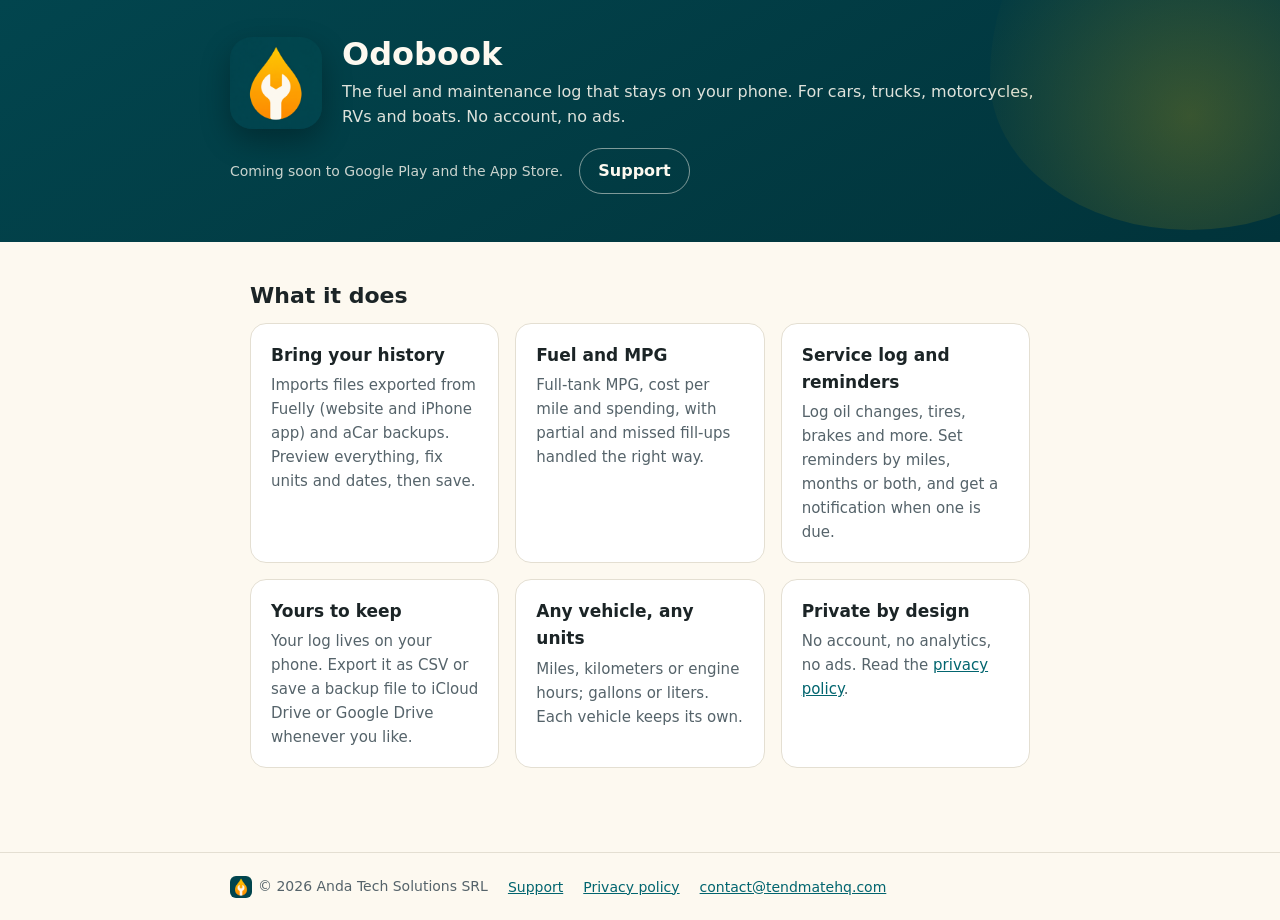
==== index.html @ 25920e2c "Odobook site: landing page, support and privacy policy Co-Authored-By: Claude Opus 5.5 <noreply@anth" ====
<!doctype html>
<html lang="en">
<head>
  <meta charset="utf-8">
  <meta name="viewport" content="width=device-width, initial-scale=1">
  <title>Odobook: car maintenance and gas mileage log</title>
  <meta name="description" content="Odobook logs fill-ups, MPG and service for cars, trucks, motorcycles, RVs and boats. It imports your Fuelly and aCar history, and it keeps everything on your phone. No account, no ads.">
  <link rel="icon" href="assets/favicon.png">
  <link rel="stylesheet" href="assets/style.css">
</head>
<body>
  <header class="hero">
    <div class="wrap">
      <div class="title">
        <img src="assets/icon-256.png" alt="Odobook icon">
        <div>
          <h1>Odobook</h1>
          <p>The fuel and maintenance log that stays on your phone. For cars, trucks, motorcycles, RVs and boats. No account, no ads.</p>
        </div>
      </div>
      <div class="actions">
        <span class="soon">Coming soon to Google Play and the App Store.</span>
        <a class="btn ghost" href="support/">Support</a>
      </div>
    </div>
  </header>
  <main>
    <div class="wrap">
      <h2 class="plain">What it does</h2>
      <div class="features">
        <div class="feature">
          <h3>Bring your history</h3>
          <p>Imports files exported from Fuelly (website and iPhone app) and aCar backups. Preview everything, fix units and dates, then save.</p>
        </div>
        <div class="feature">
          <h3>Fuel and MPG</h3>
          <p>Full-tank MPG, cost per mile and spending, with partial and missed fill-ups handled the right way.</p>
        </div>
        <div class="feature">
          <h3>Service log and reminders</h3>
          <p>Log oil changes, tires, brakes and more. Set reminders by miles, months or both, and get a notification when one is due.</p>
        </div>
        <div class="feature">
          <h3>Yours to keep</h3>
          <p>Your log lives on your phone. Export it as CSV or save a backup file to iCloud Drive or Google Drive whenever you like.</p>
        </div>
        <div class="feature">
          <h3>Any vehicle, any units</h3>
          <p>Miles, kilometers or engine hours; gallons or liters. Each vehicle keeps its own.</p>
        </div>
        <div class="feature">
          <h3>Private by design</h3>
          <p>No account, no analytics, no ads. Read the <a href="privacy/">privacy policy</a>.</p>
        </div>
      </div>
    </div>
  </main>
  <footer>
    <div class="wrap">
      <span><img src="assets/favicon.png" alt="">© 2026 Anda Tech Solutions SRL</span>
      <a href="support/">Support</a>
      <a href="privacy/">Privacy policy</a>
      <a href="mailto:contact@tendmatehq.com">contact@tendmatehq.com</a>
    </div>
  </footer>
</body>
</html>
---- assets/style.css ----
/* Odobook site. Colors from brand/BRAND.md: petrol teal, amber, cream. */
:root {
  --teal: #02454E;
  --teal-deep: #01333A;
  --amber: #FEC201;
  --amber-deep: #FEA101;
  --accent: #02454E;
  --accent-text: #FFFFFF;
  --accent-soft: #E6F0F0;
  --link: #02656F;
  --text: #1B2426;
  --muted: #55636A;
  --border: #E4DFD2;
  --panel: #FFFFFF;
  --bg: #FDF9F0;
  color-scheme: light dark;
}
@media (prefers-color-scheme: dark) {
  :root {
    --accent: #FEC201;
    --accent-text: #0B1E21;
    --accent-soft: #15353A;
    --link: #FFD65C;
    --text: #E9EEEE;
    --muted: #A3B3B5;
    --border: #22403F;
    --panel: #102A2E;
    --bg: #0B1E21;
  }
}
* { box-sizing: border-box; }
body { margin: 0; background: var(--bg); color: var(--text); font: 16px/1.6 system-ui, -apple-system, "Segoe UI", Roboto, sans-serif; }
a { color: var(--link); }
.wrap { max-width: 820px; margin: 0 auto; padding: 0 20px; }
.num, .tabular { font-variant-numeric: tabular-nums; }

/* Hero */
header.hero { background: linear-gradient(150deg, var(--teal), var(--teal-deep)); color: #FDF9F0; padding: 36px 20px 48px; position: relative; overflow: hidden; }
header.hero::after { content: ""; position: absolute; right: -110px; top: -150px; width: 400px; height: 380px; border-radius: 50% 50% 50% 50% / 60% 60% 40% 40%; background: radial-gradient(circle at 50% 70%, rgba(254,194,1,.22), rgba(254,161,1,0) 70%); }
header.hero .wrap { position: relative; padding: 0; }
.brand { display: inline-flex; align-items: center; gap: 8px; font-weight: 600; font-size: 14px; letter-spacing: .03em; text-transform: uppercase; margin-bottom: 18px; }
.brand img { width: 22px; height: 22px; border-radius: 6px; }
.brand a { color: #FDF9F0; text-decoration: none; }
header.hero .title { display: flex; align-items: center; gap: 20px; }
header.hero .title img { width: 92px; height: 92px; border-radius: 22px; box-shadow: 0 12px 30px rgba(0,0,0,.3); flex: none; }
header.hero h1 { margin: 0; font-size: 32px; line-height: 1.15; }
header.hero p { margin: 6px 0 0; color: rgba(253,249,240,.88); }
header.hero a { color: var(--amber); }
.kicker { font-size: 14px; font-weight: 600; text-transform: uppercase; letter-spacing: .04em; color: var(--amber); }

/* At a glance */
.glance { display: grid; gap: 14px; grid-template-columns: repeat(auto-fit, minmax(220px, 1fr)); margin: -26px 0 32px; position: relative; }
.glance .tile { background: var(--panel); border: 1px solid var(--border); border-radius: 16px; padding: 18px; box-shadow: 0 8px 24px rgba(2,69,78,.08); }
.glance .tile svg { width: 28px; height: 28px; display: block; margin-bottom: 10px; color: var(--amber-deep); }
.glance .tile strong { display: block; font-size: 15px; margin-bottom: 2px; }
.glance .tile span { color: var(--muted); font-size: 14px; }

/* Sections */
main { padding: 0 0 56px; }
.section { display: grid; grid-template-columns: 44px 1fr; gap: 16px; padding: 22px 0; border-top: 1px solid var(--border); }
.section:first-of-type { border-top: 0; }
.section .n { width: 36px; height: 36px; border-radius: 12px; background: var(--teal); color: var(--amber); font-weight: 700; display: flex; align-items: center; justify-content: center; font-size: 15px; margin-top: 2px; }
@media (prefers-color-scheme: dark) { .section .n { background: var(--amber); color: var(--teal-deep); } }
.section h2 { font-size: 20px; margin: 4px 0 8px; }
.section h3 { font-size: 16px; margin: 16px 0 4px; }
.section p, .section ol, .section ul { margin: 0 0 10px; }
.section ol, .section ul { padding-left: 22px; }
.section li { margin-bottom: 4px; }
.section > div > :last-child { margin-bottom: 0; }
.summary { border-left: 4px solid var(--amber-deep); background: var(--accent-soft); padding: 14px 18px; border-radius: 0 12px 12px 0; margin: 0 0 8px; }
em { font-style: normal; font-weight: 600; }

table { border-collapse: collapse; width: 100%; font-size: 15px; margin-top: 6px; }
th, td { text-align: left; padding: 10px 10px 10px 0; border-bottom: 1px solid var(--border); vertical-align: top; }
th { color: var(--muted); font-weight: 600; font-size: 13px; text-transform: uppercase; letter-spacing: .03em; }

/* Landing */
.features { display: grid; gap: 16px; grid-template-columns: repeat(auto-fit, minmax(240px, 1fr)); margin: 8px 0 28px; }
.feature { border: 1px solid var(--border); background: var(--panel); border-radius: 16px; padding: 18px 20px; }
.feature h3 { margin: 0 0 4px; font-size: 17px; }
.feature p { margin: 0; color: var(--muted); font-size: 15px; }
h2.plain { font-size: 22px; margin: 36px 0 10px; }
.actions { display: flex; flex-wrap: wrap; align-items: center; gap: 10px 16px; margin: 18px 0 0; }
.btn { display: inline-block; background: var(--amber); color: var(--teal-deep); text-decoration: none; font-weight: 700; padding: 9px 18px; border-radius: 999px; }
.btn:hover { filter: brightness(1.06); }
.btn.ghost { background: transparent; color: #FDF9F0; border: 1px solid rgba(253,249,240,.5); font-weight: 600; }
.soon { font-size: 14px; color: rgba(253,249,240,.8); }

footer { border-top: 1px solid var(--border); padding: 22px 20px; color: var(--muted); font-size: 14px; }
footer .wrap { display: flex; flex-wrap: wrap; align-items: center; gap: 8px 20px; padding: 0; }
footer img { width: 22px; height: 22px; border-radius: 6px; vertical-align: middle; margin-right: 6px; }

@media (max-width: 520px) {
  header.hero .title { align-items: flex-start; }
  header.hero .title img { width: 64px; height: 64px; border-radius: 16px; }
  header.hero h1 { font-size: 26px; }
  .section { grid-template-columns: 1fr; gap: 6px; }
}
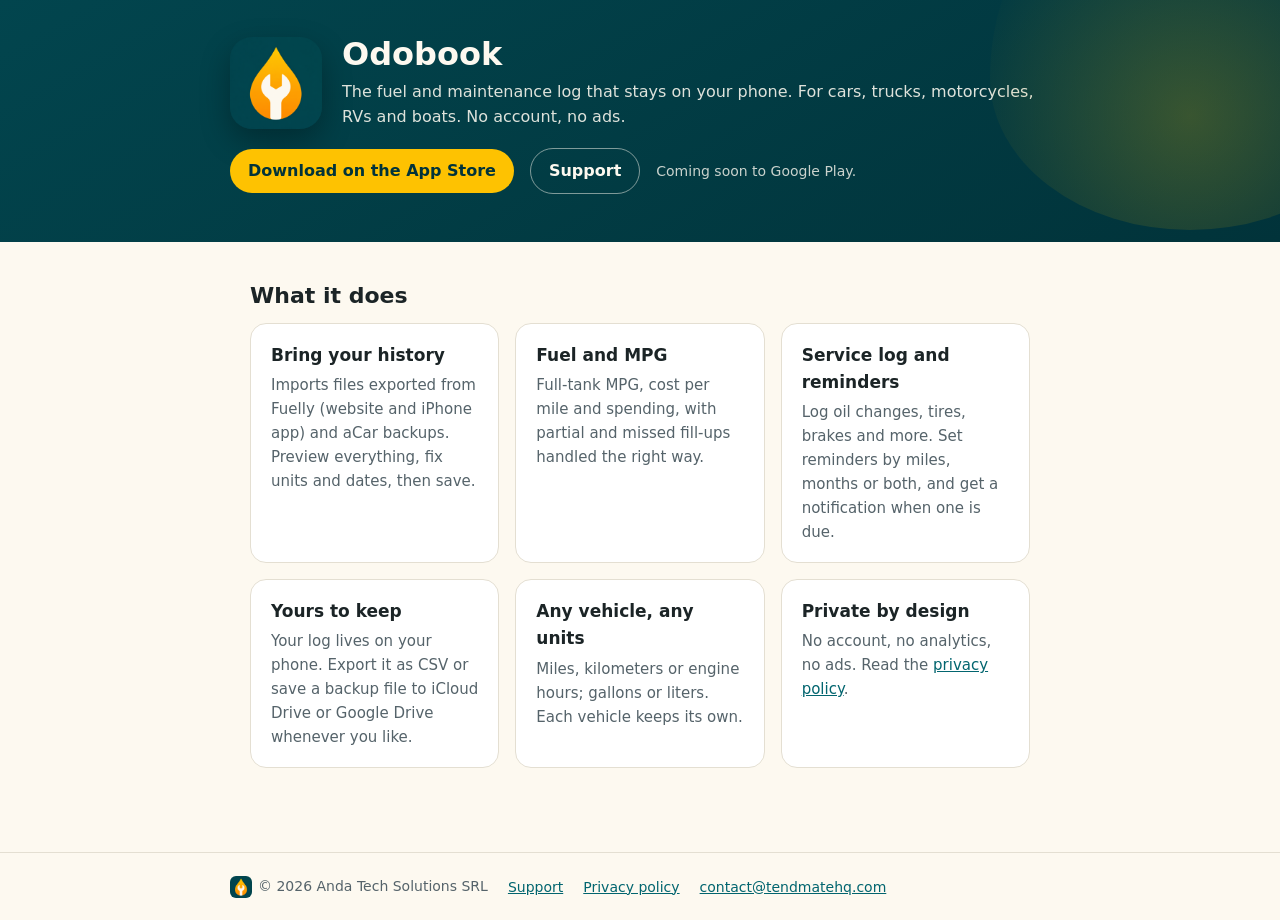
==== commit c43a0e9a: "Landing: link to Odobook on the App Store Replace the coming-soon note with a Download on the App St" ====
--- a/index.html
+++ b/index.html
@@ -5,6 +5,7 @@
   <meta name="viewport" content="width=device-width, initial-scale=1">
   <title>Odobook: car maintenance and gas mileage log</title>
   <meta name="description" content="Odobook logs fill-ups, MPG and service for cars, trucks, motorcycles, RVs and boats. It imports your Fuelly and aCar history, and it keeps everything on your phone. No account, no ads.">
+  <meta name="apple-itunes-app" content="app-id=6832026873">
   <link rel="icon" href="assets/favicon.png">
   <link rel="stylesheet" href="assets/style.css">
 </head>
@@ -19,8 +20,9 @@
         </div>
       </div>
       <div class="actions">
-        <span class="soon">Coming soon to Google Play and the App Store.</span>
+        <a class="btn" href="https://apps.apple.com/us/app/odobook-car-maintenance-log/id6832026873">Download on the App Store</a>
         <a class="btn ghost" href="support/">Support</a>
+        <span class="soon">Coming soon to Google Play.</span>
       </div>
     </div>
   </header>
--- a/assets/style.css
+++ b/assets/style.css
@@ -84,6 +84,7 @@
 .btn { display: inline-block; background: var(--amber); color: var(--teal-deep); text-decoration: none; font-weight: 700; padding: 9px 18px; border-radius: 999px; }
 .btn:hover { filter: brightness(1.06); }
 .btn.ghost { background: transparent; color: #FDF9F0; border: 1px solid rgba(253,249,240,.5); font-weight: 600; }
+header.hero a.btn:not(.ghost) { color: var(--teal-deep); }
 .soon { font-size: 14px; color: rgba(253,249,240,.8); }
 
 footer { border-top: 1px solid var(--border); padding: 22px 20px; color: var(--muted); font-size: 14px; }
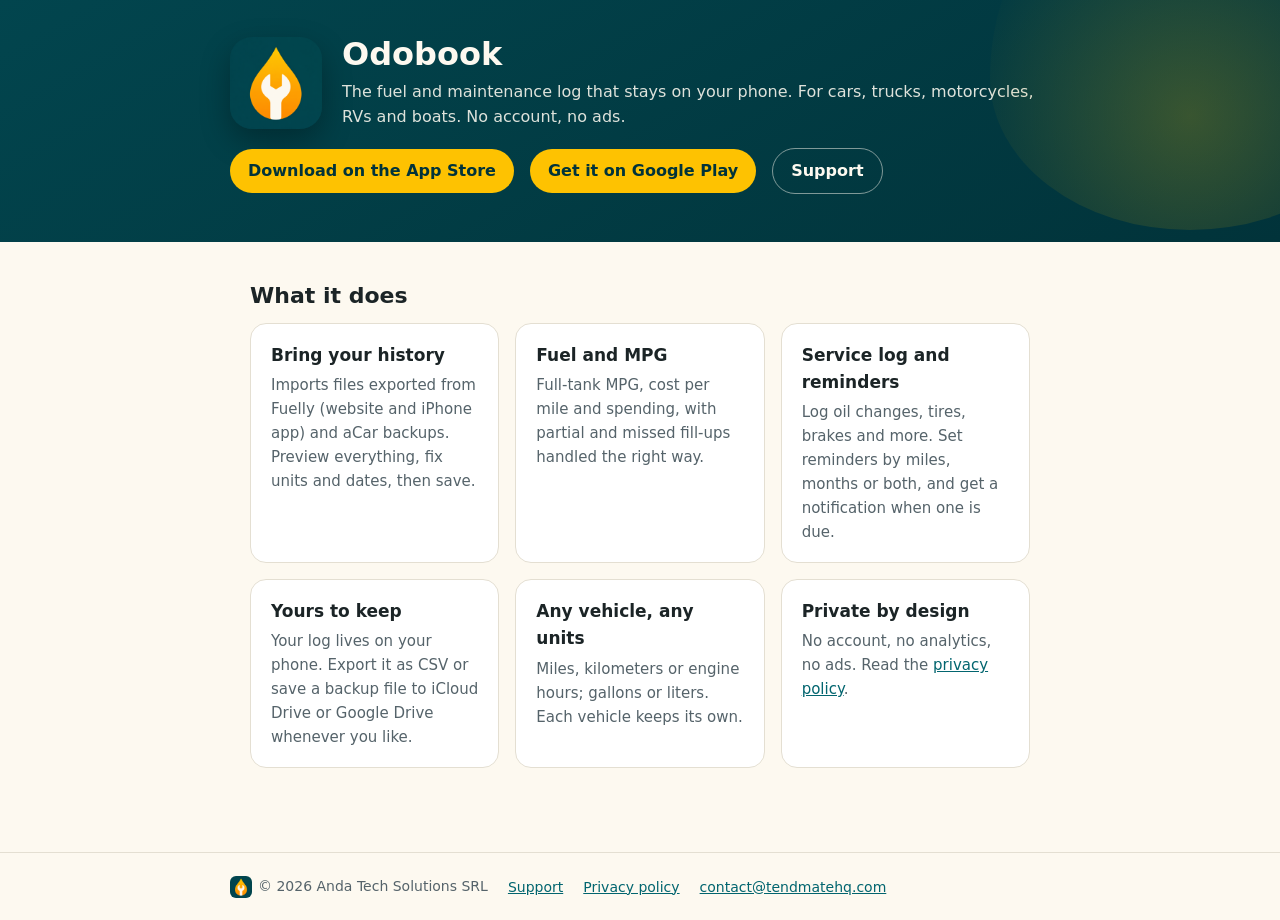
==== commit 4b2d2f24: "Landing: link to Odobook on Google Play Co-Authored-By: Claude Opus 5.5 <noreply@anthropic.com>" ====
--- a/index.html
+++ b/index.html
@@ -3,8 +3,10 @@
 <head>
   <meta charset="utf-8">
   <meta name="viewport" content="width=device-width, initial-scale=1">
+  <link rel="canonical" href="https://pandasproperty.github.io/odobook/">
   <title>Odobook: car maintenance and gas mileage log</title>
   <meta name="description" content="Odobook logs fill-ups, MPG and service for cars, trucks, motorcycles, RVs and boats. It imports your Fuelly and aCar history, and it keeps everything on your phone. No account, no ads.">
+  <meta name="google-site-verification" content="aFXlm8KUpl_P0G-AwoPVheGE4weJtH8TA0LmTYcMovQ">
   <meta name="apple-itunes-app" content="app-id=6832026873">
   <link rel="icon" href="assets/favicon.png">
   <link rel="stylesheet" href="assets/style.css">
@@ -21,8 +23,8 @@
       </div>
       <div class="actions">
         <a class="btn" href="https://apps.apple.com/us/app/odobook-car-maintenance-log/id6832026873">Download on the App Store</a>
+        <a class="btn" href="https://play.google.com/store/apps/details?id=com.andatechsolutions.odobook">Get it on Google Play</a>
         <a class="btn ghost" href="support/">Support</a>
-        <span class="soon">Coming soon to Google Play.</span>
       </div>
     </div>
   </header>
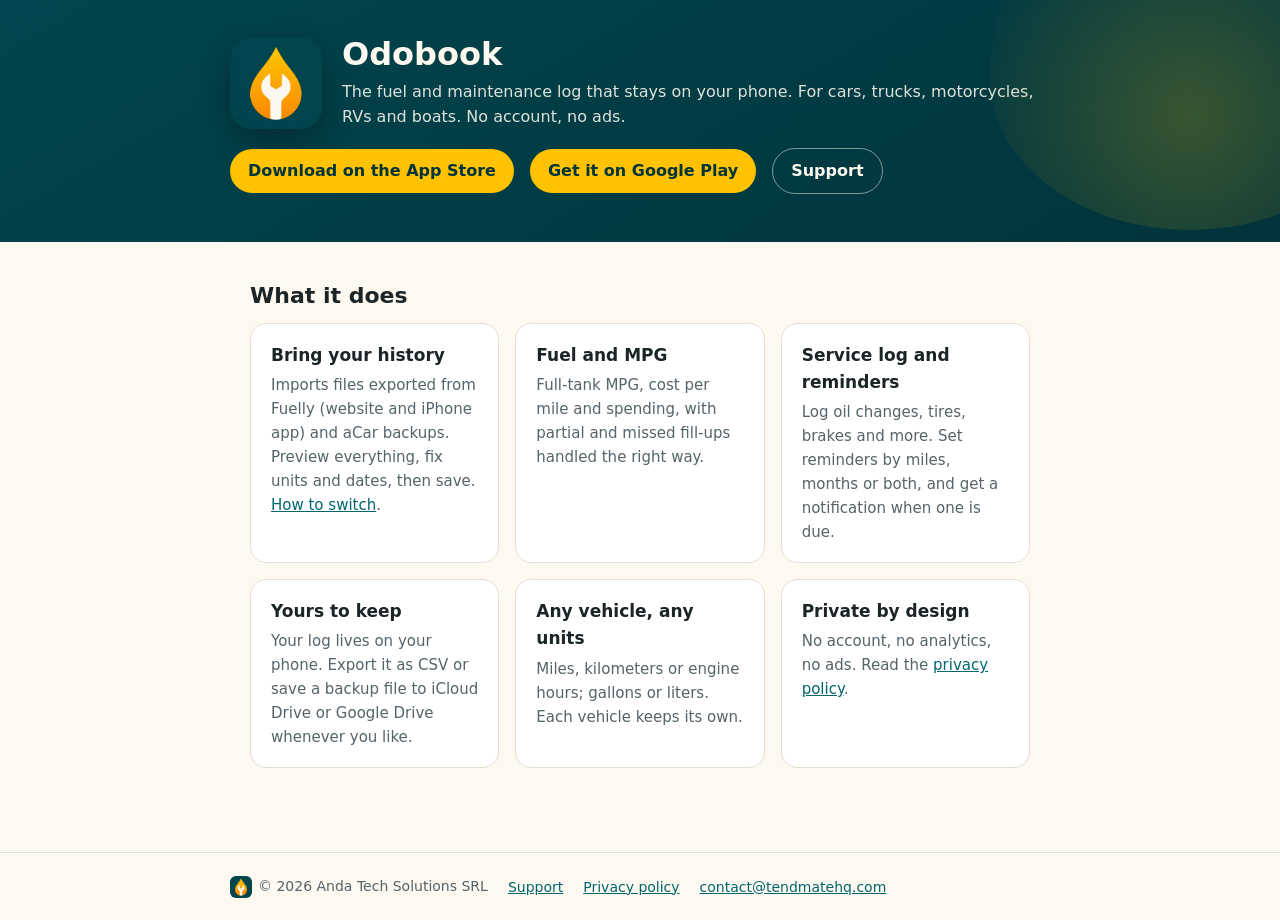
==== commit e96736a3: "Guide: move from Fuelly or aCar to Odobook A step-by-step page for exporting from the Fuelly website" ====
--- a/index.html
+++ b/index.html
@@ -34,7 +34,7 @@
       <div class="features">
         <div class="feature">
           <h3>Bring your history</h3>
-          <p>Imports files exported from Fuelly (website and iPhone app) and aCar backups. Preview everything, fix units and dates, then save.</p>
+          <p>Imports files exported from Fuelly (website and iPhone app) and aCar backups. Preview everything, fix units and dates, then save. <a href="switch-from-fuelly-acar/">How to switch</a>.</p>
         </div>
         <div class="feature">
           <h3>Fuel and MPG</h3>
--- a/assets/style.css
+++ b/assets/style.css
@@ -86,6 +86,7 @@
 .btn.ghost { background: transparent; color: #FDF9F0; border: 1px solid rgba(253,249,240,.5); font-weight: 600; }
 header.hero a.btn:not(.ghost) { color: var(--teal-deep); }
 .soon { font-size: 14px; color: rgba(253,249,240,.8); }
+.note { color: var(--muted); font-size: 14px; margin: 8px 0 0; }
 
 footer { border-top: 1px solid var(--border); padding: 22px 20px; color: var(--muted); font-size: 14px; }
 footer .wrap { display: flex; flex-wrap: wrap; align-items: center; gap: 8px 20px; padding: 0; }
